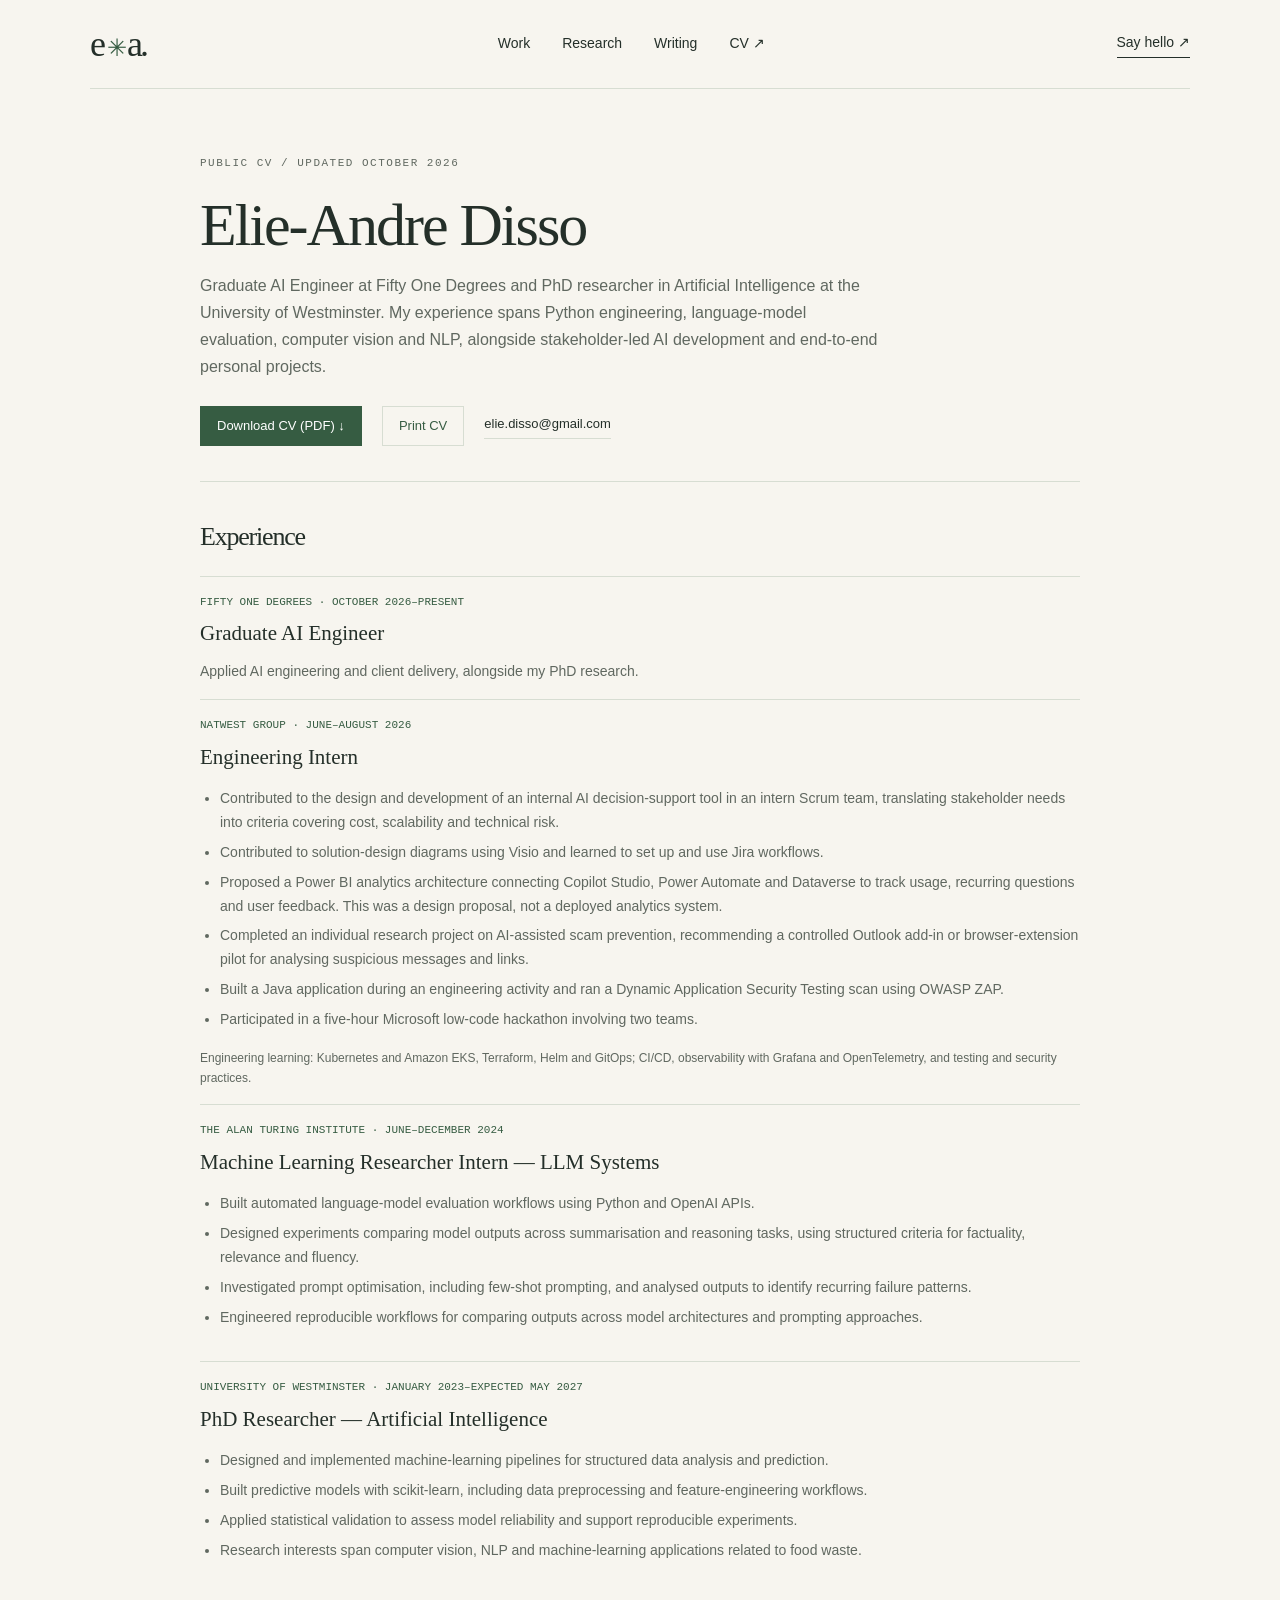
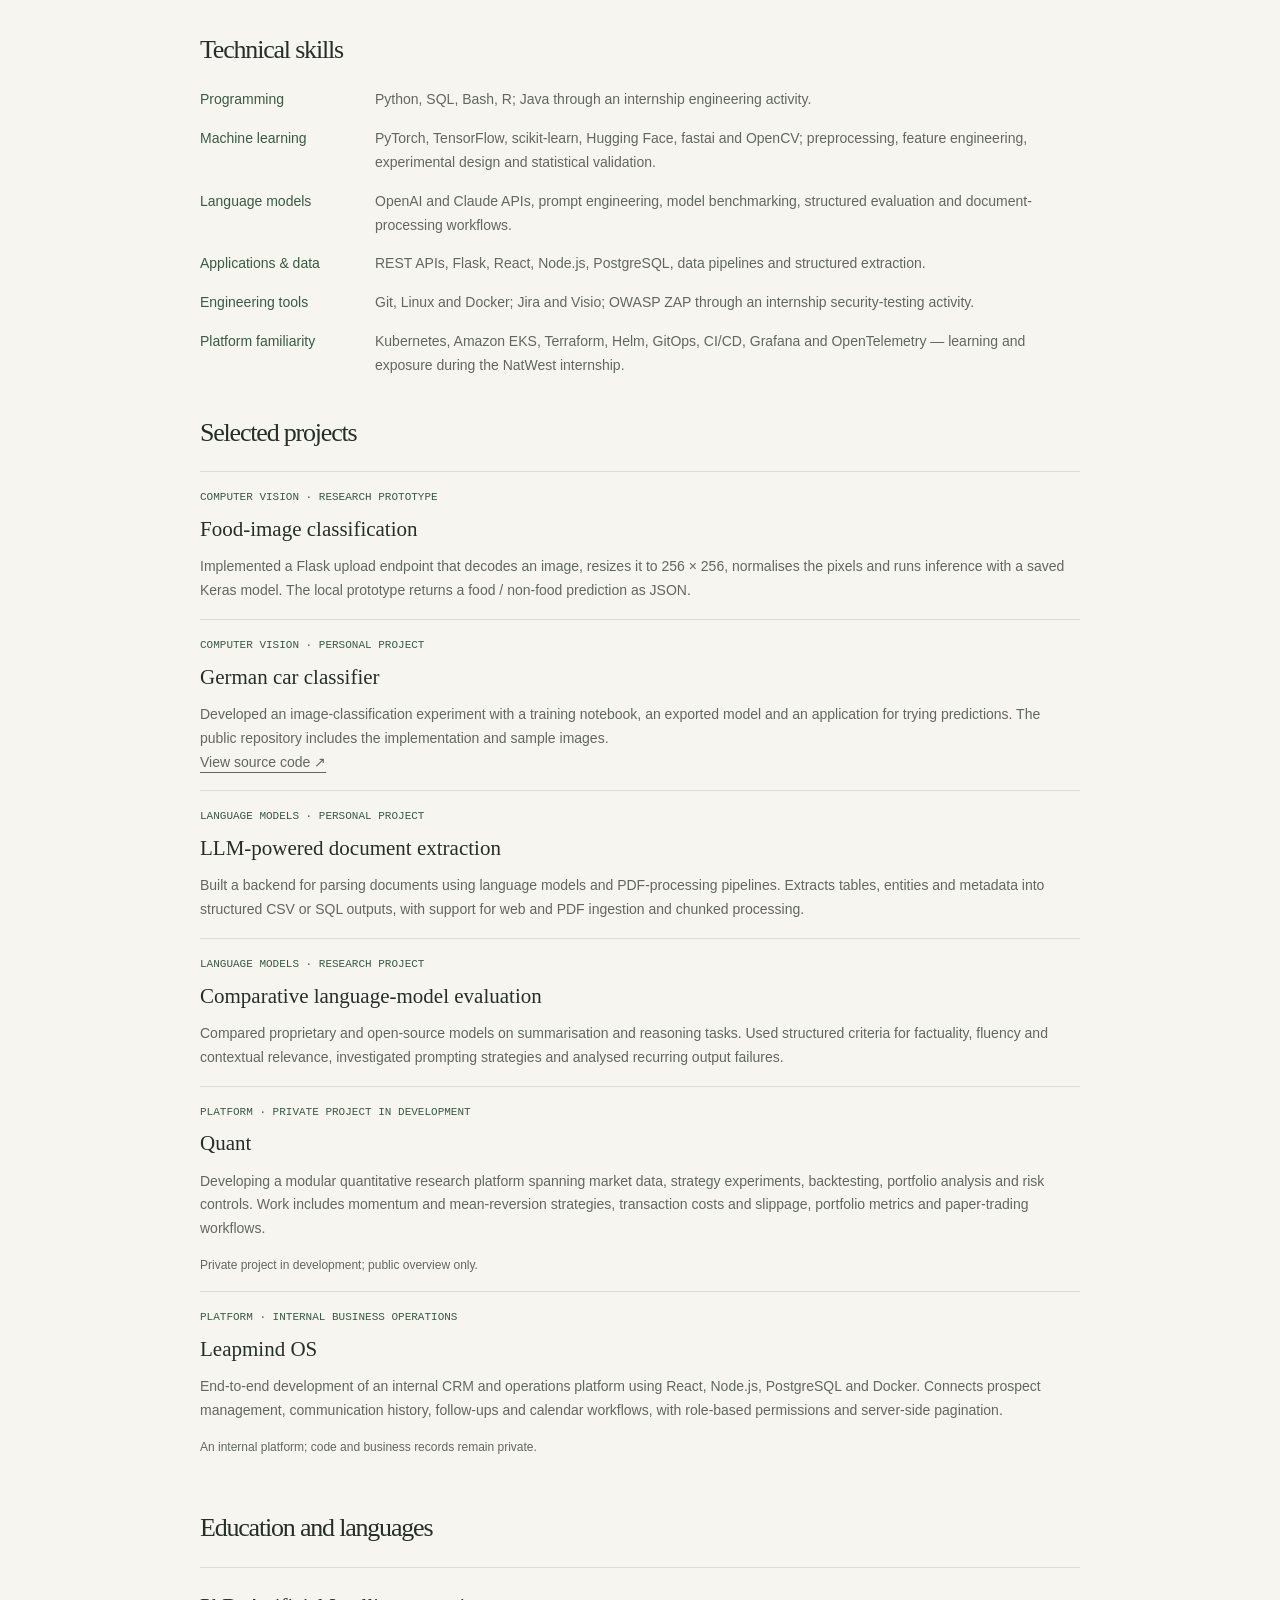
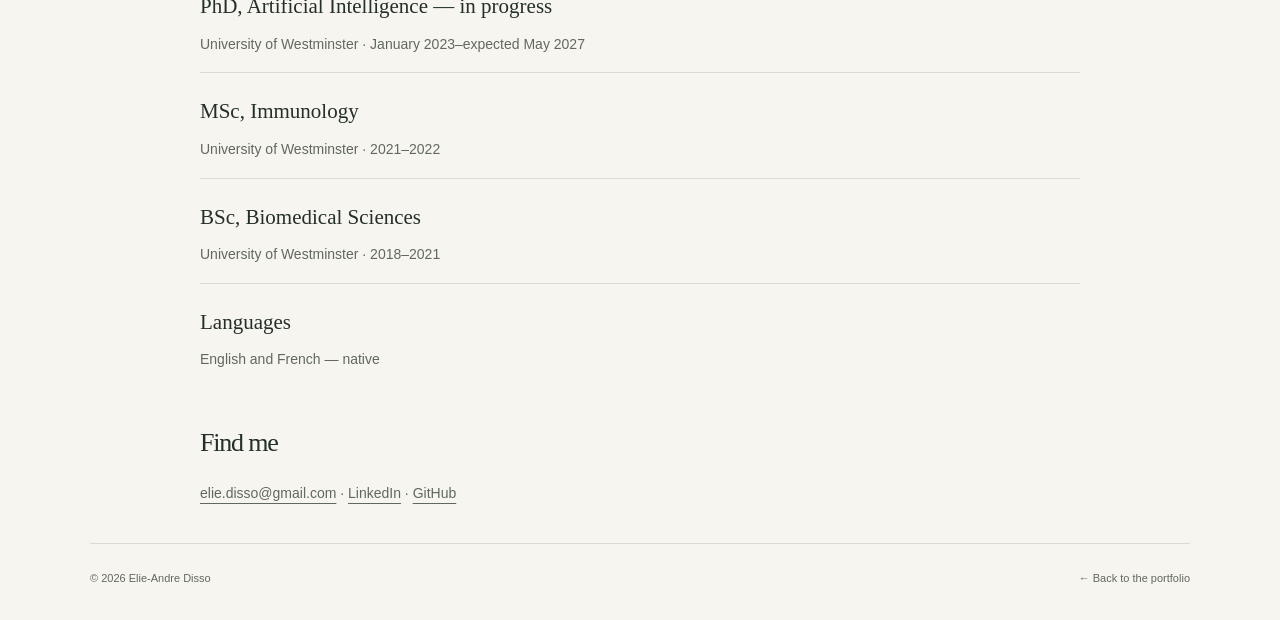
==== cv.html @ 81b0c2f9 "Publish reviewed portfolio pages" ====
<!doctype html>
<html lang="en"><head><meta charset="utf-8"><meta name="viewport" content="width=device-width, initial-scale=1"><meta name="description" content="Elie-Andre Disso's public CV: AI engineering, research experience and selected projects."><title>CV — Elie-Andre Disso</title><link rel="icon" href="assets/favicon.svg" type="image/svg+xml"><link rel="stylesheet" href="style.css"><script src="script.js" defer></script></head>
<body><a class="skip" href="#main">Skip to content</a><header class="site-header"><a class="wordmark" href="index.html" aria-label="Elie-Andre, home">e<span class="asterisk" aria-hidden="true">✳</span>a.</a><nav aria-label="Main navigation"><a href="index.html#work">Work</a><a href="index.html#research">Research</a><a href="index.html#writing">Writing</a><a href="cv.html" aria-current="page">CV ↗</a></nav><a class="hello" href="mailto:elie.disso@gmail.com">Say hello ↗</a></header>
<main id="main" class="cv-page">
  <section class="cv-intro">
    <p class="eyebrow">PUBLIC CV / UPDATED OCTOBER 2026</p>
    <h1>Elie-Andre Disso</h1>
    <p>Graduate AI Engineer at Fifty One Degrees and PhD researcher in Artificial Intelligence at the University of Westminster. My experience spans Python engineering, language-model evaluation, computer vision and NLP, alongside stakeholder-led AI development and end-to-end personal projects.</p>
    <div class="cv-actions"><a class="cv-download" href="output/pdf/Elie-Andre-Disso-Public-CV.pdf" download="Elie-Andre-Disso-CV.pdf">Download CV (PDF) ↓</a><button id="print-cv" type="button">Print CV</button><a class="text-link" href="mailto:elie.disso@gmail.com">elie.disso@gmail.com</a></div>
  </section>

  <section id="cv-experience" class="cv-section" aria-labelledby="cv-experience-title">
    <h2 id="cv-experience-title">Experience</h2>
    <article>
      <p class="cv-meta">FIFTY ONE DEGREES · OCTOBER 2026–PRESENT</p>
      <h3>Graduate AI Engineer</h3>
      <p>Applied AI engineering and client delivery, alongside my PhD research.</p>
    </article>
    <article>
      <p class="cv-meta">NATWEST GROUP · JUNE–AUGUST 2026</p>
      <h3>Engineering Intern</h3>
      <ul>
        <li>Contributed to the design and development of an internal AI decision-support tool in an intern Scrum team, translating stakeholder needs into criteria covering cost, scalability and technical risk.</li>
        <li>Contributed to solution-design diagrams using Visio and learned to set up and use Jira workflows.</li>
        <li>Proposed a Power BI analytics architecture connecting Copilot Studio, Power Automate and Dataverse to track usage, recurring questions and user feedback. This was a design proposal, not a deployed analytics system.</li>
        <li>Completed an individual research project on AI-assisted scam prevention, recommending a controlled Outlook add-in or browser-extension pilot for analysing suspicious messages and links.</li>
        <li>Built a Java application during an engineering activity and ran a Dynamic Application Security Testing scan using OWASP ZAP.</li>
        <li>Participated in a five-hour Microsoft low-code hackathon involving two teams.</li>
      </ul>
      <p class="cv-learning">Engineering learning: Kubernetes and Amazon EKS, Terraform, Helm and GitOps; CI/CD, observability with Grafana and OpenTelemetry, and testing and security practices.</p>
    </article>
    <article>
      <p class="cv-meta">THE ALAN TURING INSTITUTE · JUNE–DECEMBER 2024</p>
      <h3>Machine Learning Researcher Intern — LLM Systems</h3>
      <ul>
        <li>Built automated language-model evaluation workflows using Python and OpenAI APIs.</li>
        <li>Designed experiments comparing model outputs across summarisation and reasoning tasks, using structured criteria for factuality, relevance and fluency.</li>
        <li>Investigated prompt optimisation, including few-shot prompting, and analysed outputs to identify recurring failure patterns.</li>
        <li>Engineered reproducible workflows for comparing outputs across model architectures and prompting approaches.</li>
      </ul>
    </article>
    <article>
      <p class="cv-meta">UNIVERSITY OF WESTMINSTER · JANUARY 2023–EXPECTED MAY 2027</p>
      <h3>PhD Researcher — Artificial Intelligence</h3>
      <ul>
        <li>Designed and implemented machine-learning pipelines for structured data analysis and prediction.</li>
        <li>Built predictive models with scikit-learn, including data preprocessing and feature-engineering workflows.</li>
        <li>Applied statistical validation to assess model reliability and support reproducible experiments.</li>
        <li>Research interests span computer vision, NLP and machine-learning applications related to food waste.</li>
      </ul>
    </article>
  </section>

  <section id="cv-skills" class="cv-section" aria-labelledby="cv-skills-title">
    <h2 id="cv-skills-title">Technical skills</h2>
    <dl class="cv-skills">
      <dt>Programming</dt><dd>Python, SQL, Bash, R; Java through an internship engineering activity.</dd>
      <dt>Machine learning</dt><dd>PyTorch, TensorFlow, scikit-learn, Hugging Face, fastai and OpenCV; preprocessing, feature engineering, experimental design and statistical validation.</dd>
      <dt>Language models</dt><dd>OpenAI and Claude APIs, prompt engineering, model benchmarking, structured evaluation and document-processing workflows.</dd>
      <dt>Applications &amp; data</dt><dd>REST APIs, Flask, React, Node.js, PostgreSQL, data pipelines and structured extraction.</dd>
      <dt>Engineering tools</dt><dd>Git, Linux and Docker; Jira and Visio; OWASP ZAP through an internship security-testing activity.</dd>
      <dt>Platform familiarity</dt><dd>Kubernetes, Amazon EKS, Terraform, Helm, GitOps, CI/CD, Grafana and OpenTelemetry — learning and exposure during the NatWest internship.</dd>
    </dl>
  </section>

  <section id="cv-projects" class="cv-section" aria-labelledby="cv-projects-title">
    <h2 id="cv-projects-title">Selected projects</h2>
    <article>
      <p class="cv-meta">COMPUTER VISION · RESEARCH PROTOTYPE</p>
      <h3>Food-image classification</h3>
      <p>Implemented a Flask upload endpoint that decodes an image, resizes it to 256 × 256, normalises the pixels and runs inference with a saved Keras model. The local prototype returns a food / non-food prediction as JSON.</p>
    </article>
    <article>
      <p class="cv-meta">COMPUTER VISION · PERSONAL PROJECT</p>
      <h3>German car classifier</h3>
      <p>Developed an image-classification experiment with a training notebook, an exported model and an application for trying predictions. The public repository includes the implementation and sample images.</p>
      <p><a href="https://github.com/ElieAndre/german-car-classifier" target="_blank" rel="noopener noreferrer">View source code ↗</a></p>
    </article>
    <article>
      <p class="cv-meta">LANGUAGE MODELS · PERSONAL PROJECT</p>
      <h3>LLM-powered document extraction</h3>
      <p>Built a backend for parsing documents using language models and PDF-processing pipelines. Extracts tables, entities and metadata into structured CSV or SQL outputs, with support for web and PDF ingestion and chunked processing.</p>
    </article>
    <article>
      <p class="cv-meta">LANGUAGE MODELS · RESEARCH PROJECT</p>
      <h3>Comparative language-model evaluation</h3>
      <p>Compared proprietary and open-source models on summarisation and reasoning tasks. Used structured criteria for factuality, fluency and contextual relevance, investigated prompting strategies and analysed recurring output failures.</p>
    </article>
    <article>
      <p class="cv-meta">PLATFORM · PRIVATE PROJECT IN DEVELOPMENT</p>
      <h3>Quant</h3>
      <p>Developing a modular quantitative research platform spanning market data, strategy experiments, backtesting, portfolio analysis and risk controls. Work includes momentum and mean-reversion strategies, transaction costs and slippage, portfolio metrics and paper-trading workflows.</p>
      <p class="cv-project-note">Private project in development; public overview only.</p>
    </article>
    <article>
      <p class="cv-meta">PLATFORM · INTERNAL BUSINESS OPERATIONS</p>
      <h3>Leapmind OS</h3>
      <p>End-to-end development of an internal CRM and operations platform using React, Node.js, PostgreSQL and Docker. Connects prospect management, communication history, follow-ups and calendar workflows, with role-based permissions and server-side pagination.</p>
      <p class="cv-project-note">An internal platform; code and business records remain private.</p>
    </article>
  </section>

  <section id="cv-education" class="cv-section" aria-labelledby="cv-education-title">
    <h2 id="cv-education-title">Education and languages</h2>
    <article><h3>PhD, Artificial Intelligence — in progress</h3><p>University of Westminster · January 2023–expected May 2027</p></article>
    <article><h3>MSc, Immunology</h3><p>University of Westminster · 2021–2022</p></article>
    <article><h3>BSc, Biomedical Sciences</h3><p>University of Westminster · 2018–2021</p></article>
    <article><h3>Languages</h3><p>English and French — native</p></article>
  </section>

  <section id="cv-contact" class="cv-section" aria-labelledby="cv-contact-title">
    <h2 id="cv-contact-title">Find me</h2>
    <p><a href="mailto:elie.disso@gmail.com">elie.disso@gmail.com</a> · <a href="https://www.linkedin.com/in/elie-andre">LinkedIn</a> · <a href="https://github.com/ElieAndre">GitHub</a></p>
  </section>
</main>
<footer class="site-footer"><p>© <span id="year">2026</span> Elie-Andre Disso</p><a href="index.html">← Back to the portfolio</a></footer></body></html>
---- style.css ----
@charset "UTF-8";
:root { --paper:#f7f5ef; --ink:#242f29; --muted:#606860; --line:#d7ddd2; --green:#365c42; --lavender:#e6e4f1; --soft:#e6eddf; --serif:Georgia,"Times New Roman",serif; --sans:"Segoe UI",Arial,sans-serif; --mono:"Cascadia Code",Consolas,monospace; }
* { box-sizing:border-box; }
html { scroll-behavior:smooth; scroll-padding-top:30px; }
body { margin:0; background:var(--paper); color:var(--ink); font:16px/1.7 var(--sans); }
a { color:inherit; text-underline-offset:5px; }
a:hover { color:var(--green); }
button { font:inherit; cursor:pointer; }
button:focus-visible,a:focus-visible,summary:focus-visible { outline:3px solid #7970b1; outline-offset:5px; border-radius:2px; }
h1,h2,h3,h4,p { margin:0; }
img { max-width:100%; display:block; }
[hidden] { display:none!important; }
.skip { position:fixed; top:8px; left:8px; transform:translateY(-180%); z-index:10; padding:10px; background:white; }
.skip:focus { transform:none; }
.sr-only { position:absolute; width:1px; height:1px; overflow:hidden; clip-path:inset(50%); white-space:nowrap; }
.site-header,main,.site-footer { width:min(1100px,calc(100% - 96px)); margin-inline:auto; }
.site-header { display:flex; align-items:center; justify-content:space-between; padding:28px 0; border-bottom:1px solid var(--line); gap:20px; }
.wordmark { text-decoration:none; font:36px/.9 var(--serif); letter-spacing:-3px; }
.asterisk { color:var(--green); font-size:24px; margin:0 2px; }
nav { display:flex; gap:32px; }
nav a,.hello { text-decoration:none; font-size:14px; }
nav a:hover { text-decoration:underline; }
.hello { border-bottom:1px solid var(--ink); padding-bottom:2px; }
.hero { display:grid; grid-template-columns:1.35fr 1fr; align-items:center; gap:70px; padding:87px 0 73px; }
.eyebrow { font:11px/1.7 var(--mono); letter-spacing:1.5px; color:var(--green); }
h1 { font:clamp(68px,7.4vw,96px)/1.03 var(--serif); letter-spacing:-5px; margin:22px 0 24px; font-weight:normal; }
h1 em { color:var(--green); font-weight:normal; }
.lede { font:25px/1.45 var(--serif); margin-bottom:17px; }
.intro-copy { max-width:440px; color:var(--muted); font-size:15px; line-height:1.8; }
.intro-links { display:flex; flex-wrap:wrap; gap:25px; font-size:13px; margin-top:30px; }
.intro-links a { text-decoration:none; border-bottom:1px solid var(--line); padding-bottom:3px; }
.portrait-area { position:relative; padding:25px 0 55px; }
.portrait-frame { width:310px; height:340px; padding:12px; background:#e2e8db; border:1px solid #bdc8b8; border-radius:48% 48% 5px 5px; margin:auto; transform:rotate(3deg); }
.portrait-frame img { width:100%; height:100%; object-fit:cover; border-radius:48% 48% 1px 1px; }
.portrait-note { font:17px var(--serif); font-style:italic; text-align:center; margin-top:22px; transform:rotate(-5deg); color:var(--muted); }
.portrait-note span { padding-right:10px; }
.orbit { position:absolute; width:145px; height:85px; top:-25px; right:-10px; transform:rotate(-12deg); }
.orbit svg { width:100%; fill:none; stroke:#716593; stroke-width:1.5; }
.orbit circle { fill:var(--paper); }
.now-strip { display:flex; gap:12px; align-items:center; border-block:1px solid var(--line); padding:17px 0; font-size:13px; color:var(--muted); }
.now-strip strong { font-weight:600; color:var(--ink); }
.now-strip a { margin-left:auto; flex-shrink:0; text-decoration:none; font-size:12px; }
.status-dot { width:7px; height:7px; border-radius:50%; background:#618558; flex-shrink:0; }
.section { padding:75px 0 5px; }
.section-heading { display:flex; justify-content:space-between; align-items:flex-end; gap:24px; margin-bottom:30px; }
h2 { font:38px/1.3 var(--serif); letter-spacing:-1.2px; font-weight:normal; margin-top:10px; }
.section-aside { color:var(--muted); font-size:13px; line-height:1.6; }
.filters { display:flex; gap:8px; flex-wrap:wrap; padding-bottom:24px; }
.filters button { padding:7px 16px; color:var(--muted); background:transparent; border:1px solid var(--line); border-radius:30px; font-size:12px; }
.filters button[aria-pressed=true] { background:var(--green); color:var(--paper); border-color:var(--green); }
.filters button:hover { border-color:var(--green); }
.project { display:grid; grid-template-columns:.9fr 1.1fr; gap:40px; padding:28px 0; border-top:1px solid var(--line); }
.project:last-child { border-bottom:1px solid var(--line); }
.project-visual { min-height:230px; position:relative; padding:28px 30px; border:1px solid #d1d9ca; display:flex; align-items:center; justify-content:center; flex-wrap:wrap; gap:15px; }
.project-visual.language { background:var(--soft); flex-direction:column; }
.project-visual.vision { background:#eee7da; border-color:#e0d6c5; }
.project-visual.classifier { background:var(--lavender); border-color:#d7d3e5; flex-direction:column; }
.model-sketch { display:flex; align-items:center; gap:9px; font:11px var(--mono); }
.model-sketch div { padding:12px 16px; border:1px solid #71856d; background:#f3f6ed; }
.model-sketch .model-output { background:#cddcbe; }
.eval-sketch { display:grid; grid-template-columns:auto 100px; gap:9px 14px; font:10px var(--mono); }
.eval-sketch i { height:7px; margin-top:3px; width:100%; border:1px solid #8b9f81; background:linear-gradient(to right,#a5bc96 75%,transparent 75%); }
.eval-sketch i:nth-of-type(2) { background:linear-gradient(to right,#a5bc96 60%,transparent 60%); }
.eval-sketch i:nth-of-type(3) { background:linear-gradient(to right,#a5bc96 85%,transparent 85%); }
.image-sketch { display:flex; flex-direction:column; align-items:center; gap:8px; font:10px var(--mono); }
.pixel-food { border:1px solid #b0a487; font:53px/1.1 var(--serif); color:#758154; background:#f6f0e6; padding:7px 16px; }
.sketch-arrow { color:#a89b80; }
.prediction-sketch { padding:16px; border:1px solid #baa989; font:11px/2 var(--mono); }
.prediction-sketch strong { font-weight:normal; }
.car-sketch { width:190px; }
.car-sketch svg { fill:none; stroke:#7b7195; stroke-width:2; }
.car-sketch circle { fill:var(--lavender); }
.classifier-label { font:10px var(--mono); color:#74658b; }
.project-copy { padding-top:2px; }
h3 { font:25px/1.35 var(--serif); font-weight:normal; margin:8px 0 12px; }
.project-copy>p:not(.eyebrow) { color:var(--muted); font-size:14px; max-width:480px; }
.tags { list-style:none; display:flex; gap:12px; flex-wrap:wrap; padding:0; margin:18px 0; }
.tags li { font:10px var(--mono); color:var(--muted); border-bottom:1px solid var(--line); padding-bottom:3px; }
details { border-top:1px solid var(--line); margin-top:20px; }
summary { cursor:pointer; font-size:12px; padding:12px 0 3px; list-style:none; display:flex; justify-content:space-between; align-items:center; }
summary::-webkit-details-marker { display:none; }
summary span { font-size:20px; }
details[open] summary span { transform:rotate(45deg); }
.project-notes { padding:10px 0; }
.project-notes h4 { font:12px var(--mono); margin:18px 0 6px; color:var(--green); }
.project-notes p { font-size:13px; color:var(--muted); }
.project-notes .text-link { display:inline-block; margin-top:15px; }
.text-link { font-size:13px; text-decoration:none; border-bottom:1px solid var(--line); padding-bottom:3px; }
.timeline { border-top:1px solid var(--line); }
.timeline-row { padding:28px 0; display:grid; grid-template-columns:200px 1fr 25px; gap:28px; border-bottom:1px solid var(--line); }
.timeline-date { font:10px/1.8 var(--mono); padding-top:9px; color:var(--muted); }
.timeline-date .small-label { display:block; width:fit-content; margin-top:10px; }
.small-label { display:inline-block; font:9px/1.5 var(--mono); letter-spacing:1px; border:1px solid var(--line); padding:5px 8px; color:var(--green); white-space:nowrap; }
.timeline-row h3 { margin-top:0; font-size:23px; }
.company { color:var(--green); font-size:13px; margin-bottom:10px; }
.timeline-row p:not(.company):not(.timeline-date) { font-size:14px; color:var(--muted); max-width:640px; }
.timeline-row .minor { margin-top:10px; font-size:12px!important; }
.timeline-mark { font-size:25px; color:var(--green); }
.research-grid { display:grid; grid-template-columns:1.3fr 1fr; gap:75px; border-top:1px solid var(--line); padding-top:30px; }
.research-intro { font:24px/1.5 var(--serif); margin-bottom:18px; }
.research-grid>div>p:not(.research-intro) { font-size:14px; color:var(--muted); margin-bottom:16px; }
.research-note { padding:22px 28px; background:#eeece3; border-top:3px solid #c0c7b3; }
.research-note h3 { font-size:21px; }
.research-note ul { padding-left:18px; font-size:13px; color:var(--muted); }
.research-note p { font-size:11px; color:var(--muted); margin-top:18px; }
.note-symbol { float:right; font-size:25px; color:var(--green); }
.handwritten { font:16px var(--serif); font-style:italic; color:#7d7193; transform:rotate(-4deg); }
.writing-empty { display:flex; gap:22px; padding:25px 0; border-block:1px solid var(--line); align-items:center; }
.notebook-icon { font:40px var(--serif); color:var(--green); }
.writing-empty h3 { font-size:22px; margin-top:0; }
.writing-empty p { color:var(--muted); font-size:14px; max-width:680px; }
.writing-empty .small-label { margin-left:auto; }
.writing-row { display:flex; gap:24px; border-top:1px solid var(--line); padding:22px 0; }
.writing-row time { font:11px var(--mono); padding-top:10px; }
.writing-row p { font-size:14px; color:var(--muted); }
.writing-row time { flex:0 0 95px; }
.writing-row .text-link { display:inline-block; font-size:12px; margin-top:12px; }
.writing-more { margin-top:20px; }
.platform-sketch { display:flex; flex-direction:column; align-items:center; gap:9px; width:100%; font:12px var(--mono); }
.platform-sketch span { border:1px solid #aebaa8; padding:12px 16px; min-width:200px; text-align:center; background:#f7f5ef; }
.platform-sketch b { font-weight:400; color:var(--green); }
.cv-link { display:inline-flex; align-items:center; padding:10px 20px; border:1px solid var(--green); border-radius:3px; text-decoration:none; font-size:14px; position:relative; z-index:1; }
.cv-link:hover { background:var(--green); color:var(--paper); }
.project-visual.quant { background:#e6e4f1; }
.project-visual.operations { background:#e6eddf; }
.sketch-title { font:9px var(--mono); letter-spacing:1px; color:var(--muted); }
.quant-sketch { width:100%; text-align:center; }
.quant-sketch svg { width:100%; display:block; margin:12px 0 5px; fill:none; }
.chart-grid { stroke:#c8c4d6; stroke-width:1; }
.chart-band { fill:#d2cde4; }
.chart-line { stroke:#756393; stroke-width:2.5; }
.math-note { font:italic 20px var(--serif); color:#625078; }
.crm-sketch { width:100%; max-width:340px; }
.crm-bar { display:flex; gap:4px; align-items:center; padding:8px; border:1px solid #aebaa8; background:#dce6d5; }
.crm-bar i { width:4px; height:4px; background:#8b9f81; border-radius:50%; }
.crm-bar>span { margin-left:auto; font:9px var(--mono); }
.crm-body { display:flex; background:#f3f6ed; border:1px solid #aebaa8; border-top:0; min-height:160px; }
.crm-body aside { width:40px; border-right:1px solid #ccd5c5; padding:10px; }
.crm-body aside b { font-size:18px; color:var(--green); }
.crm-body aside span { display:block; height:3px; background:#c5d2bd; margin-top:13px; }
.crm-main { flex:1; padding:12px; }
.crm-tiles { display:flex; gap:8px; margin:12px 0; }
.crm-tiles>div { flex:1; border:1px solid #c7d2bf; padding:7px; font:8px var(--mono); }
.crm-tiles b { display:block; margin-top:8px; font-size:10px; color:#7d996e; }
.crm-table { display:grid; grid-template-columns:1fr 1fr; gap:7px 18px; align-items:center; font:8px var(--mono); }
.crm-table i { width:70%; height:3px; background:#c5d2bd; }
.crm-table em { font-style:normal; border-bottom:1px solid #dbe2d6; padding-bottom:3px; }
.writing-copy { flex:1; min-width:0; }
.blog-thumbnail { width:150px; height:110px; flex-shrink:0; align-self:center; background:#e6eddf; border:1px solid #d1d9ca; display:grid; place-items:center; border-radius:3px; }
.writing-row:nth-child(even) .blog-thumbnail { background:#e6e4f1; }
.blog-thumbnail svg { width:130px; height:90px; fill:none; stroke:#66825c; stroke-width:2; }
.writing-row:nth-child(even) .blog-thumbnail svg { stroke:#82719f; }
@media(max-width:650px) { .writing-row { display:grid; grid-template-columns:1fr 90px; gap:12px; } .writing-row time { grid-column:1 / -1; } .blog-thumbnail { width:90px; height:80px; } .blog-thumbnail svg { width:80px; height:65px; } }
.filters { flex-wrap:wrap; }
@media(max-width:650px) { .writing-row { flex-direction:column; gap:10px; } .writing-row time { flex-basis:auto; } }
.contact-section { padding:85px 0 70px; text-align:center; }
.contact-section h2 { font-size:48px; margin-bottom:16px; }
.contact-section p:not(.eyebrow) { color:var(--muted); font-size:14px; }
.email-link { display:inline-block; margin-top:22px; font:22px var(--serif); }
.site-footer { border-top:1px solid var(--line); display:flex; justify-content:space-between; gap:15px; padding:25px 0 32px; color:var(--muted); font-size:11px; }
.site-footer a { text-decoration:none; }
.cv-page { width:min(880px,calc(100% - 96px)); }
.cv-intro { padding:65px 0 35px; border-bottom:1px solid var(--line); }
.cv-intro h1 { font-size:60px; letter-spacing:-2px; margin-bottom:15px; }
.cv-intro p { color:var(--muted); max-width:680px; }
.cv-actions { display:flex; flex-wrap:wrap; gap:16px 20px; margin-top:25px; align-items:center; }
.cv-actions .cv-download { display:inline-block; background:var(--green); color:white; padding:9px 17px; font-size:13px; text-decoration:none; }
.cv-actions .cv-download:hover { background:var(--ink); }
.cv-actions button { background:transparent; color:var(--green); border:1px solid var(--line); padding:8px 16px; font-size:13px; }
.cv-section { margin:38px 0; }
.cv-section h2 { font-size:26px; margin-bottom:22px; }
.cv-section article { padding:16px 0; border-top:1px solid var(--line); }
.cv-section h3 { font-size:21px; }
.cv-section p,.cv-section li { color:var(--muted); font-size:14px; }
.cv-section ul { padding-left:20px; }
.cv-section li + li { margin-top:6px; }
.cv-section .cv-learning,.cv-section .cv-project-note { font-size:12px; line-height:1.7; margin-top:14px; }
.cv-section .cv-meta { color:var(--green); font:11px/1.7 var(--mono); }
.cv-skills { display:grid; grid-template-columns:160px 1fr; gap:15px; font-size:14px; }
.cv-skills dt { color:var(--green); }
.cv-skills dd { margin:0; color:var(--muted); }
@media(max-width:900px) {
 .hero { gap:30px; } .portrait-frame { width:255px; height:290px; } .orbit { right:-5px; }
 h1 { font-size:72px; } .project { gap:25px; } .project-visual { padding-inline:15px; } .model-sketch { gap:5px; } .model-sketch div { padding:10px; }
 .timeline-row { grid-template-columns:160px 1fr 15px; gap:18px; } .research-grid { gap:35px; }
}
@media(max-width:650px) {
 .site-header,main,.site-footer,.cv-page { width:calc(100% - 40px); }
 .site-header { padding:22px 0; flex-wrap:wrap; gap:20px; } nav { gap:21px; order:3; width:100%; justify-content:space-between; } .hello { margin-left:auto; }
 .hero { padding:45px 0 30px; grid-template-columns:1fr; gap:35px; } h1 { font-size:74px; letter-spacing:-3.5px; } .eyebrow { font-size:9px; letter-spacing:1px; }
 .lede { font-size:23px; } .desktop-break { display:none; } .intro-copy { font-size:14px; } .intro-links { gap:21px; }
 .portrait-area { padding:18px 0 30px; } .portrait-frame { width:245px; height:265px; } .orbit { width:100px; right:15px; top:0; }
 .now-strip { align-items:flex-start; font-size:12px; flex-wrap:wrap; } .status-dot { margin-top:7px; } .now-strip>span:nth-child(2) { width:calc(100% - 22px); } .now-strip a { margin-left:19px; }
 .section { padding-top:50px; } h2 { font-size:31px; } .section-heading { align-items:flex-start; flex-wrap:wrap; gap:12px; margin-bottom:24px; } .section-aside { font-size:12px; }
 .project { grid-template-columns:1fr; gap:22px; padding:24px 0; } .project-visual { min-height:210px; } .project-copy { padding:0 2px; }
 .timeline-row { grid-template-columns:1fr; gap:12px; } .timeline-date { padding:0; } .timeline-date .small-label { display:inline-block; margin:0 0 0 9px; } .timeline-mark { display:none; }
 .research-grid { grid-template-columns:1fr; gap:25px; } .research-intro { font-size:23px; } .research-note { padding:20px; }
 .writing-empty { align-items:flex-start; gap:16px; flex-wrap:wrap; } .writing-empty>div { flex:1; } .writing-empty .small-label { margin-left:48px; }
 .handwritten { margin-top:5px; } .contact-section { padding:65px 0 50px; } .contact-section h2 { font-size:38px; } .email-link { font-size:20px; }
 .site-footer { flex-wrap:wrap; } .site-footer p:nth-child(2) { display:none; }
 .cv-intro { padding-top:40px; } .cv-intro h1 { font-size:44px; } .cv-skills { grid-template-columns:1fr; gap:4px; } .cv-skills dd { margin-bottom:15px; }
}
@media(prefers-reduced-motion:reduce) { html { scroll-behavior:auto; } }
.asterisk { display:inline-block; position:relative; left:2px; transform-origin:50% 50%; letter-spacing:0; line-height:1; }
.wordmark:hover .asterisk,.wordmark:focus-visible .asterisk { animation:logo-spin 1.4s linear infinite; }
@keyframes logo-spin { to { transform:rotate(360deg); } }
.interactive-title { position:relative; }
.title-base { display:block; }
#intro-title em { display:inline-block; }
.title-effect { position:absolute; inset:0; pointer-events:none; user-select:none; overflow:hidden; opacity:0; font:inherit; letter-spacing:inherit; }
.title-active:not([data-title-effect="gear"]) .title-base { opacity:0; }
.title-active .title-effect { opacity:1; }
.local-glyph,.typing-glyph { position:absolute; white-space:pre; font:inherit; letter-spacing:inherit; }
.glyph-original { visibility:visible; opacity:1; transition:opacity 120ms ease-out; }
.binary-digit,.formula-symbol { position:absolute; inset:0; font:inherit; letter-spacing:0; text-align:center; visibility:hidden; opacity:0; transition:opacity 120ms ease-out; }
.glyph-replaced .glyph-original { visibility:hidden; opacity:0; }
.glyph-replaced .binary-digit,.glyph-replaced .formula-symbol { visibility:visible; opacity:1; }
.binary-digit[data-digit="0"] { color:#111; }
.binary-digit[data-digit="1"] { color:var(--green); }
.formula-symbol[data-tone="black"] { color:#111; }
.formula-symbol[data-tone="green"] { color:var(--green); }
.typing-glyph { opacity:0; }
.typing-glyph.typed { opacity:1; }
.typing-caret { position:absolute; height:.82em; border-left:2px solid var(--green); }
.title-car { position:absolute; top:0.12em; left:0; width:3.1em; height:1em; animation:car-drive 2400ms linear infinite; }
.title-car svg { display:block; width:100%; height:100%; overflow:visible; }
.car-body,.car-wing,.car-wheel circle { fill:#111; }
.car-window { fill:var(--paper); }
.car-trim,.car-wheel path { fill:none; stroke:var(--paper); stroke-width:2; stroke-linecap:round; }
.car-wheel { transform-box:fill-box; transform-origin:center; animation:wheel-spin 600ms linear infinite; }
@keyframes car-drive { from { transform:translateX(-3.2em); } to { transform:translateX(var(--car-travel)); } }
@keyframes wheel-spin { to { transform:rotate(360deg); } }
.gear-slot { display:inline-block; position:relative; }
.gear-icon { position:absolute; inset:0; display:none; place-items:center; pointer-events:none; user-select:none; }
.title-active .gear-letter { opacity:0; }
.title-active .gear-icon { display:grid; }
.title-gear { display:block; width:100%; height:auto; fill:#111; animation:gear-spin 1.5s linear infinite; }
.title-gear circle { fill:var(--paper); stroke:var(--green); stroke-width:5; }
@keyframes gear-spin { to { transform:rotate(360deg); } }
.orbit { animation:orbit-sway 18s ease-in-out infinite; }
@keyframes orbit-sway { 0%,100% { transform:rotate(-12deg) translateY(0); } 50% { transform:rotate(-6deg) translateY(-4px); } }
.intro-links a,.text-link,nav a,.site-footer a { background-image:linear-gradient(var(--green),var(--green)); background-size:0 1px; background-repeat:no-repeat; background-position:left bottom; transition:background-size 220ms ease,color 220ms ease; }
.intro-links a:hover,.text-link:hover,nav a:hover,.site-footer a:hover,.intro-links a:focus-visible,.text-link:focus-visible,nav a:focus-visible,.site-footer a:focus-visible { background-size:100% 1px; }
nav a:hover { text-decoration:none; }
.blog-thumbnail { transition:transform 220ms ease, border-color 220ms ease; }
.blog-thumbnail:hover,.blog-thumbnail:focus-visible { transform:translateY(-3px); border-color:#9ba991; }
.project:hover .chart-line,.project:focus-within .chart-line { stroke-dasharray:1; animation:trace-chart 850ms ease-out both; }
@keyframes trace-chart { from { stroke-dashoffset:1; } to { stroke-dashoffset:0; } }
.project:hover .crm-tiles>div,.project:focus-within .crm-tiles>div { animation:dashboard-highlight 650ms ease-out both; }
.project:hover .crm-tiles>div:nth-child(2),.project:focus-within .crm-tiles>div:nth-child(2) { animation-delay:100ms; }
@keyframes dashboard-highlight { 0% { background:#f3f6ed; } 45% { background:#d8e5cb; } 100% { background:#e8efdf; } }
.motion-paused *,.motion-offscreen * { animation-play-state:paused!important; }
@media(hover:none),(pointer:coarse) { .title-effect,.gear-icon { display:none!important; } .title-base,.gear-letter { opacity:1!important; } }
@media(prefers-reduced-motion:reduce) {
 .orbit,.asterisk,.title-car,.car-wheel,.title-gear,.project .chart-line,.project .crm-tiles>div { animation:none!important; }
 .asterisk,.blog-thumbnail { transform:none!important; transition:none!important; }
 .title-effect,.gear-icon { display:none!important; } .title-base,.gear-letter { opacity:1!important; }
 .intro-links a,.text-link,nav a,.site-footer a { transition:none; }
}
@media print {
 body { background:white; color:black; font-size:11pt; } .site-header,.site-footer,.skip,.cv-actions { display:none; }
 main.cv-page { width:100%; } .cv-intro { padding:0 0 15px; } .cv-intro h1 { font-size:32pt; margin:0 0 8px; }
 .cv-section { margin:20px 0; } .cv-section h2 { font-size:19pt; break-after:avoid; } .cv-section article { break-inside:avoid; } .cv-section h3 { font-size:15pt; break-after:avoid; }
 .cv-skills { display:block; } .cv-skills dt { font-weight:bold; margin-top:8px; break-after:avoid; } .cv-skills dd { font-size:10pt; }
 p,li { orphans:3; widows:3; } a { text-decoration:none; } .cv-section p,.cv-section li { font-size:10pt; color:#333; }
 @page { margin:18mm; }
 .title-effect,.gear-icon { display:none!important; } .title-base,.gear-letter { opacity:1!important; }
}
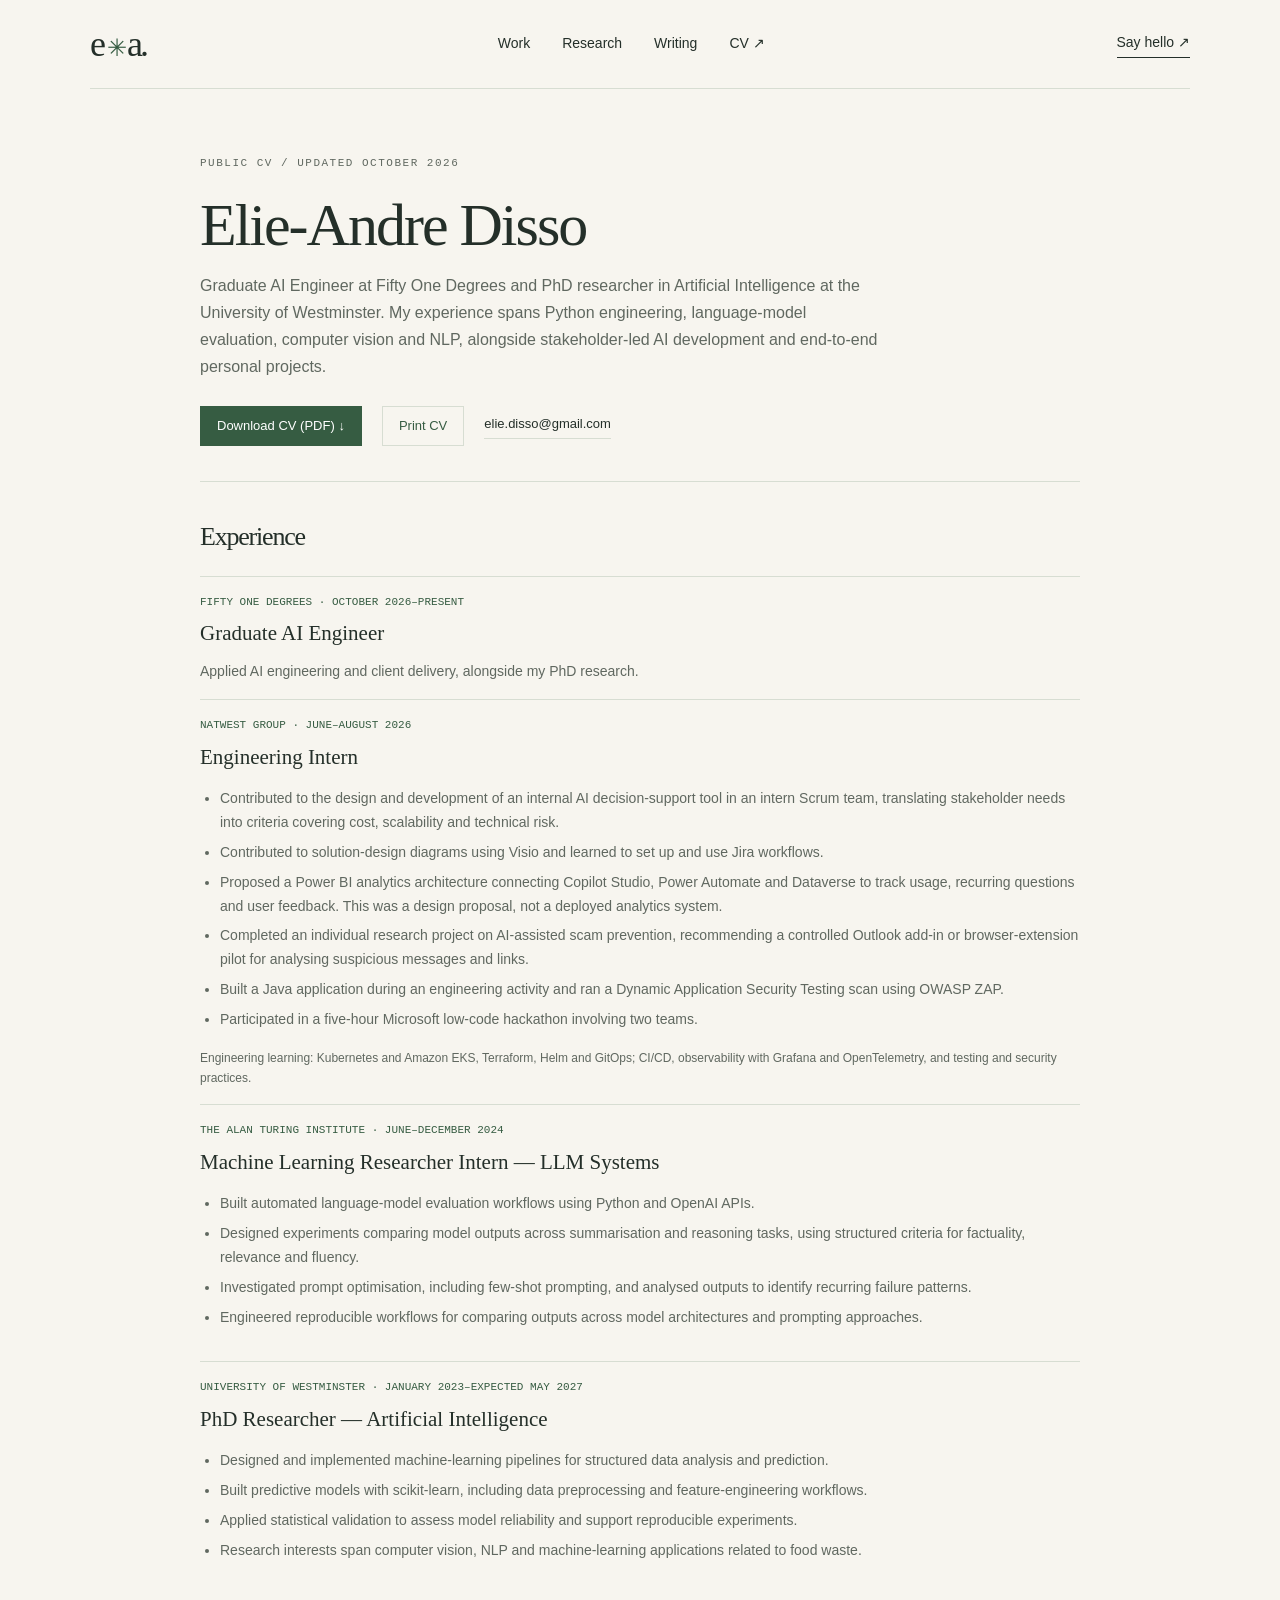
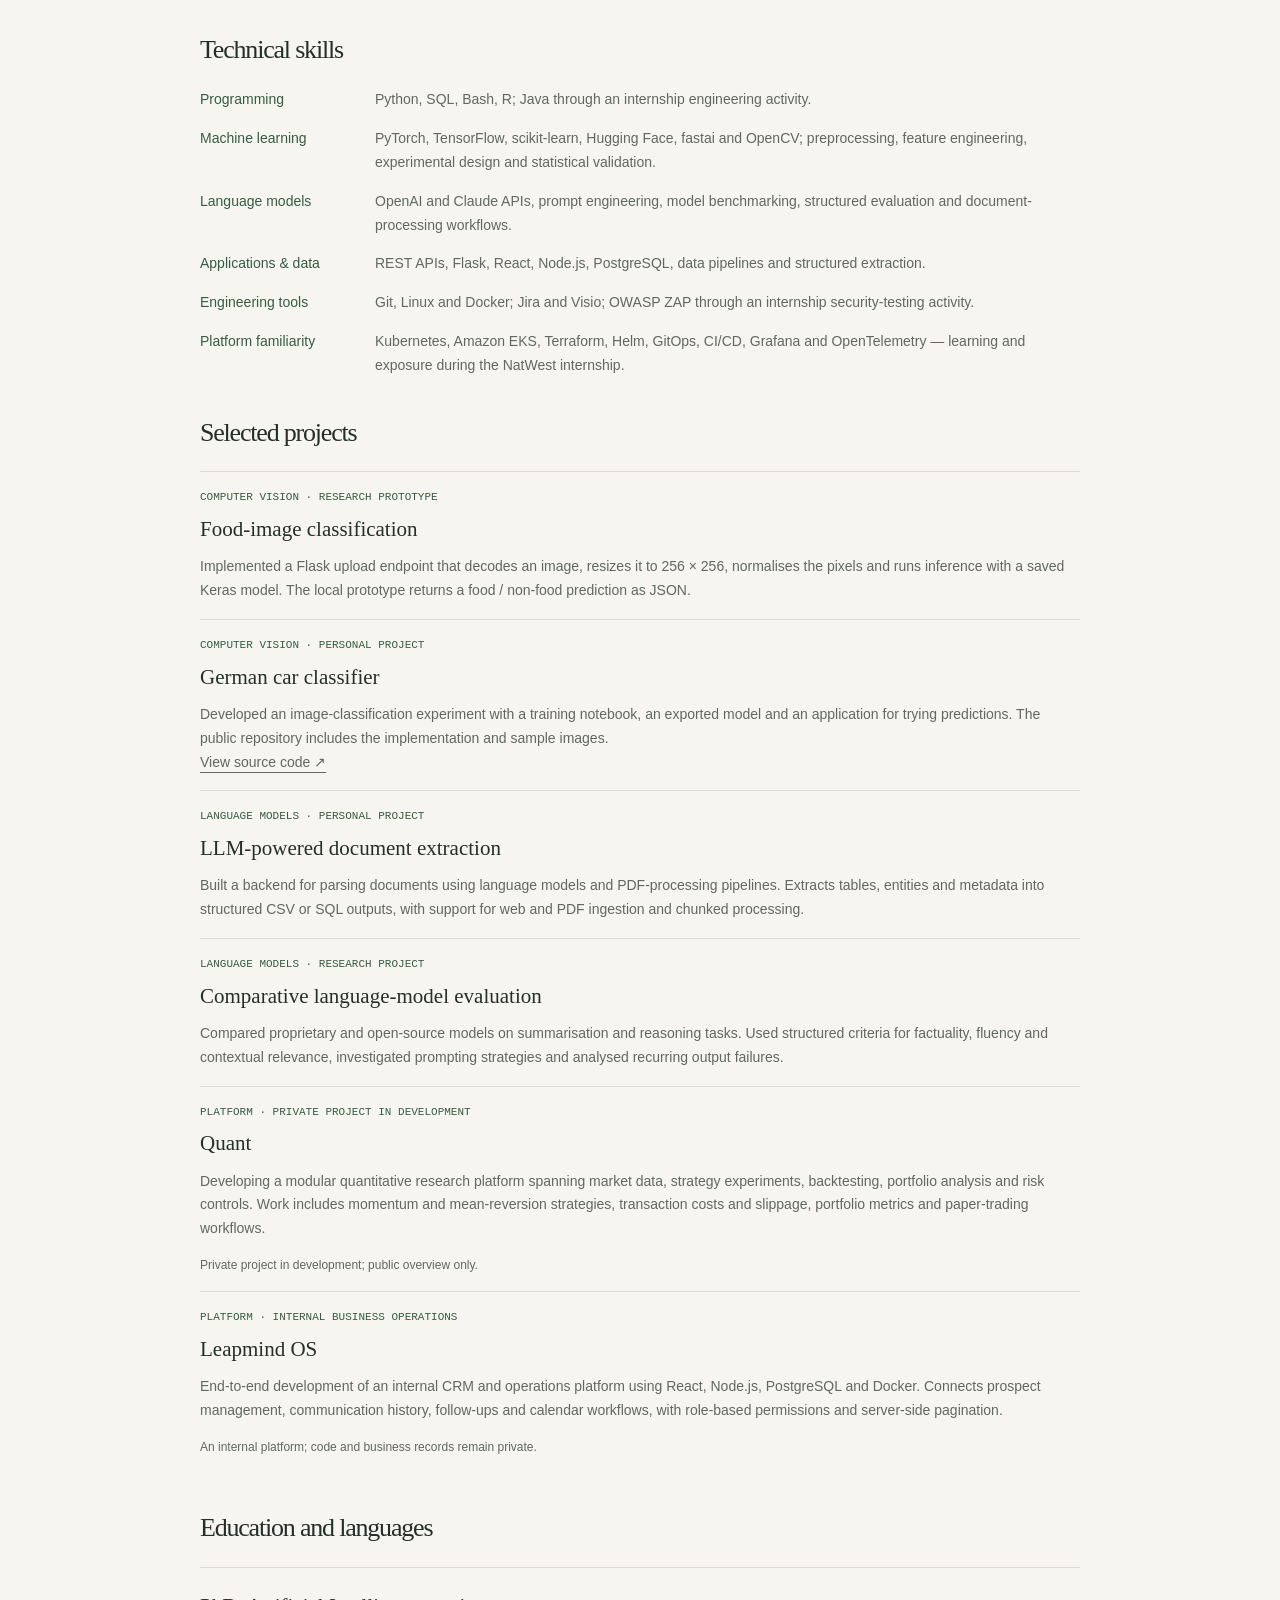
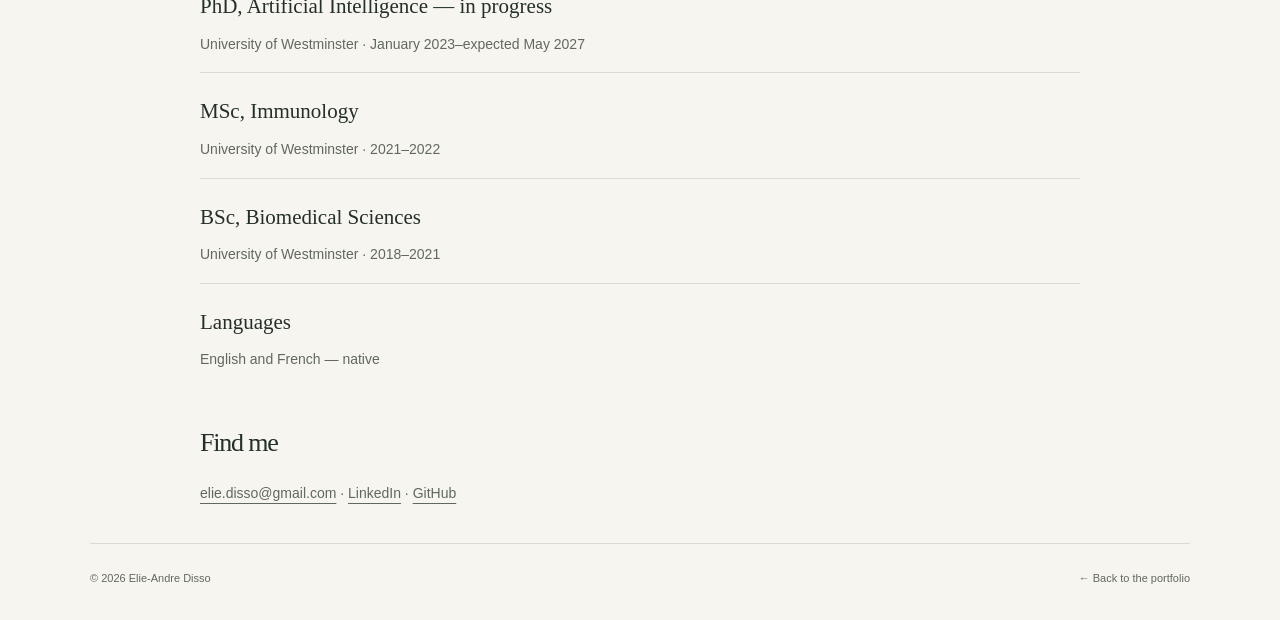
==== commit 22300a1f: "Fix mobile logo and arrows rendering as emoji" ====
--- a/cv.html
+++ b/cv.html
@@ -1,12 +1,12 @@
 <!doctype html>
-<html lang="en"><head><meta charset="utf-8"><meta name="viewport" content="width=device-width, initial-scale=1"><meta name="description" content="Elie-Andre Disso's public CV: AI engineering, research experience and selected projects."><title>CV — Elie-Andre Disso</title><link rel="icon" href="assets/favicon.svg" type="image/svg+xml"><link rel="stylesheet" href="style.css"><script src="script.js" defer></script></head>
-<body><a class="skip" href="#main">Skip to content</a><header class="site-header"><a class="wordmark" href="index.html" aria-label="Elie-Andre, home">e<span class="asterisk" aria-hidden="true">✳</span>a.</a><nav aria-label="Main navigation"><a href="index.html#work">Work</a><a href="index.html#research">Research</a><a href="index.html#writing">Writing</a><a href="cv.html" aria-current="page">CV ↗</a></nav><a class="hello" href="mailto:elie.disso@gmail.com">Say hello ↗</a></header>
+<html lang="en"><head><meta charset="utf-8"><meta name="viewport" content="width=device-width, initial-scale=1"><meta name="description" content="Elie-Andre Disso's CV: Graduate AI Engineer at Fifty One Degrees, PhD researcher, with experience in LLM evaluation, computer vision, Python and NLP."><title>Elie-Andre Disso | AI Engineering &amp; Research CV</title><link rel="canonical" href="https://elieandre.github.io/cv.html"><meta property="og:type" content="website"><meta property="og:title" content="Elie-Andre Disso | AI Engineering &amp; Research CV"><meta property="og:description" content="Public CV: AI engineering, research experience, education and selected projects."><meta property="og:url" content="https://elieandre.github.io/cv.html"><meta property="og:image" content="https://elieandre.github.io/assets/portrait.png"><meta name="twitter:card" content="summary"><meta name="twitter:title" content="Elie-Andre Disso | AI Engineering &amp; Research CV"><meta name="twitter:image" content="https://elieandre.github.io/assets/portrait.png"><link rel="icon" href="assets/favicon.svg" type="image/svg+xml"><link rel="stylesheet" href="style.css?v=mobile-icons-20261005"><script src="script.js?v=mobile-icons-20261005" defer></script></head>
+<body><a class="skip" href="#main">Skip to content</a><header class="site-header"><a class="wordmark" href="index.html" aria-label="Elie-Andre, home">e<span class="asterisk" aria-hidden="true"><span class="mobile-symbol icon-star" aria-hidden="true"><span class="symbol-glyph">✳</span></span></span>a.</a><nav aria-label="Main navigation"><a href="index.html#work">Work</a><a href="index.html#research">Research</a><a href="index.html#writing">Writing</a><a href="cv.html" aria-current="page">CV <span class="mobile-symbol icon-out" aria-hidden="true"><span class="symbol-glyph">↗</span></span></a></nav><a class="hello" href="mailto:elie.disso@gmail.com">Say hello <span class="mobile-symbol icon-out" aria-hidden="true"><span class="symbol-glyph">↗</span></span></a></header>
 <main id="main" class="cv-page">
   <section class="cv-intro">
     <p class="eyebrow">PUBLIC CV / UPDATED OCTOBER 2026</p>
     <h1>Elie-Andre Disso</h1>
     <p>Graduate AI Engineer at Fifty One Degrees and PhD researcher in Artificial Intelligence at the University of Westminster. My experience spans Python engineering, language-model evaluation, computer vision and NLP, alongside stakeholder-led AI development and end-to-end personal projects.</p>
-    <div class="cv-actions"><a class="cv-download" href="output/pdf/Elie-Andre-Disso-Public-CV.pdf" download="Elie-Andre-Disso-CV.pdf">Download CV (PDF) ↓</a><button id="print-cv" type="button">Print CV</button><a class="text-link" href="mailto:elie.disso@gmail.com">elie.disso@gmail.com</a></div>
+    <div class="cv-actions"><a class="cv-download" href="output/pdf/Elie-Andre-Disso-Public-CV.pdf" download="Elie-Andre-Disso-CV.pdf">Download CV (PDF) <span class="mobile-symbol icon-down" aria-hidden="true"><span class="symbol-glyph">↓</span></span></a><button id="print-cv" type="button">Print CV</button><a class="text-link" href="mailto:elie.disso@gmail.com">elie.disso@gmail.com</a></div>
   </section>
 
   <section id="cv-experience" class="cv-section" aria-labelledby="cv-experience-title">
@@ -74,7 +74,7 @@
       <p class="cv-meta">COMPUTER VISION · PERSONAL PROJECT</p>
       <h3>German car classifier</h3>
       <p>Developed an image-classification experiment with a training notebook, an exported model and an application for trying predictions. The public repository includes the implementation and sample images.</p>
-      <p><a href="https://github.com/ElieAndre/german-car-classifier" target="_blank" rel="noopener noreferrer">View source code ↗</a></p>
+      <p><a href="https://github.com/ElieAndre/german-car-classifier" target="_blank" rel="noopener noreferrer">View source code <span class="mobile-symbol icon-out" aria-hidden="true"><span class="symbol-glyph">↗</span></span></a></p>
     </article>
     <article>
       <p class="cv-meta">LANGUAGE MODELS · PERSONAL PROJECT</p>
--- a/style.css
+++ b/style.css
@@ -185,6 +185,16 @@
  .timeline-row { grid-template-columns:160px 1fr 15px; gap:18px; } .research-grid { gap:35px; }
 }
 @media(max-width:650px) {
+ /* Mobile Safari can render Unicode arrows/asterisks as coloured emoji.
+    Use font-independent vector masks on mobile; desktop glyphs stay unchanged. */
+ .mobile-symbol .symbol-glyph { display:none; }
+ .mobile-symbol::before { content:""; display:inline-block; width:.82em; height:.82em; vertical-align:-.06em; background:currentColor; -webkit-mask:var(--mobile-icon) center / contain no-repeat; mask:var(--mobile-icon) center / contain no-repeat; }
+ .icon-out,.icon-up-left { --mobile-icon:url("data:image/svg+xml,%3Csvg xmlns='http://www.w3.org/2000/svg' viewBox='0 0 24 24'%3E%3Cpath d='M5 19L19 5M6 5h13v13' fill='none' stroke='black' stroke-width='1.8' stroke-linecap='round' stroke-linejoin='round'/%3E%3C/svg%3E"); }
+ .icon-up-left::before { transform:rotate(-90deg); }
+ .icon-up,.icon-down { --mobile-icon:url("data:image/svg+xml,%3Csvg xmlns='http://www.w3.org/2000/svg' viewBox='0 0 24 24'%3E%3Cpath d='M12 20V4M6 10l6-6 6 6' fill='none' stroke='black' stroke-width='1.8' stroke-linecap='round' stroke-linejoin='round'/%3E%3C/svg%3E"); }
+ .icon-down::before { transform:rotate(180deg); }
+ .icon-star { --mobile-icon:url("data:image/svg+xml,%3Csvg xmlns='http://www.w3.org/2000/svg' viewBox='0 0 24 24'%3E%3Cpath d='M12 2v20M2 12h20M5 5l14 14M5 19L19 5' fill='none' stroke='black' stroke-width='2.2'/%3E%3C/svg%3E"); }
+ .icon-star::before { width:1em; height:1em; vertical-align:-.05em; }
  .site-header,main,.site-footer,.cv-page { width:calc(100% - 40px); }
  .site-header { padding:22px 0; flex-wrap:wrap; gap:20px; } nav { gap:21px; order:3; width:100%; justify-content:space-between; } .hello { margin-left:auto; }
  .hero { padding:45px 0 30px; grid-template-columns:1fr; gap:35px; } h1 { font-size:74px; letter-spacing:-3.5px; } .eyebrow { font-size:9px; letter-spacing:1px; }
